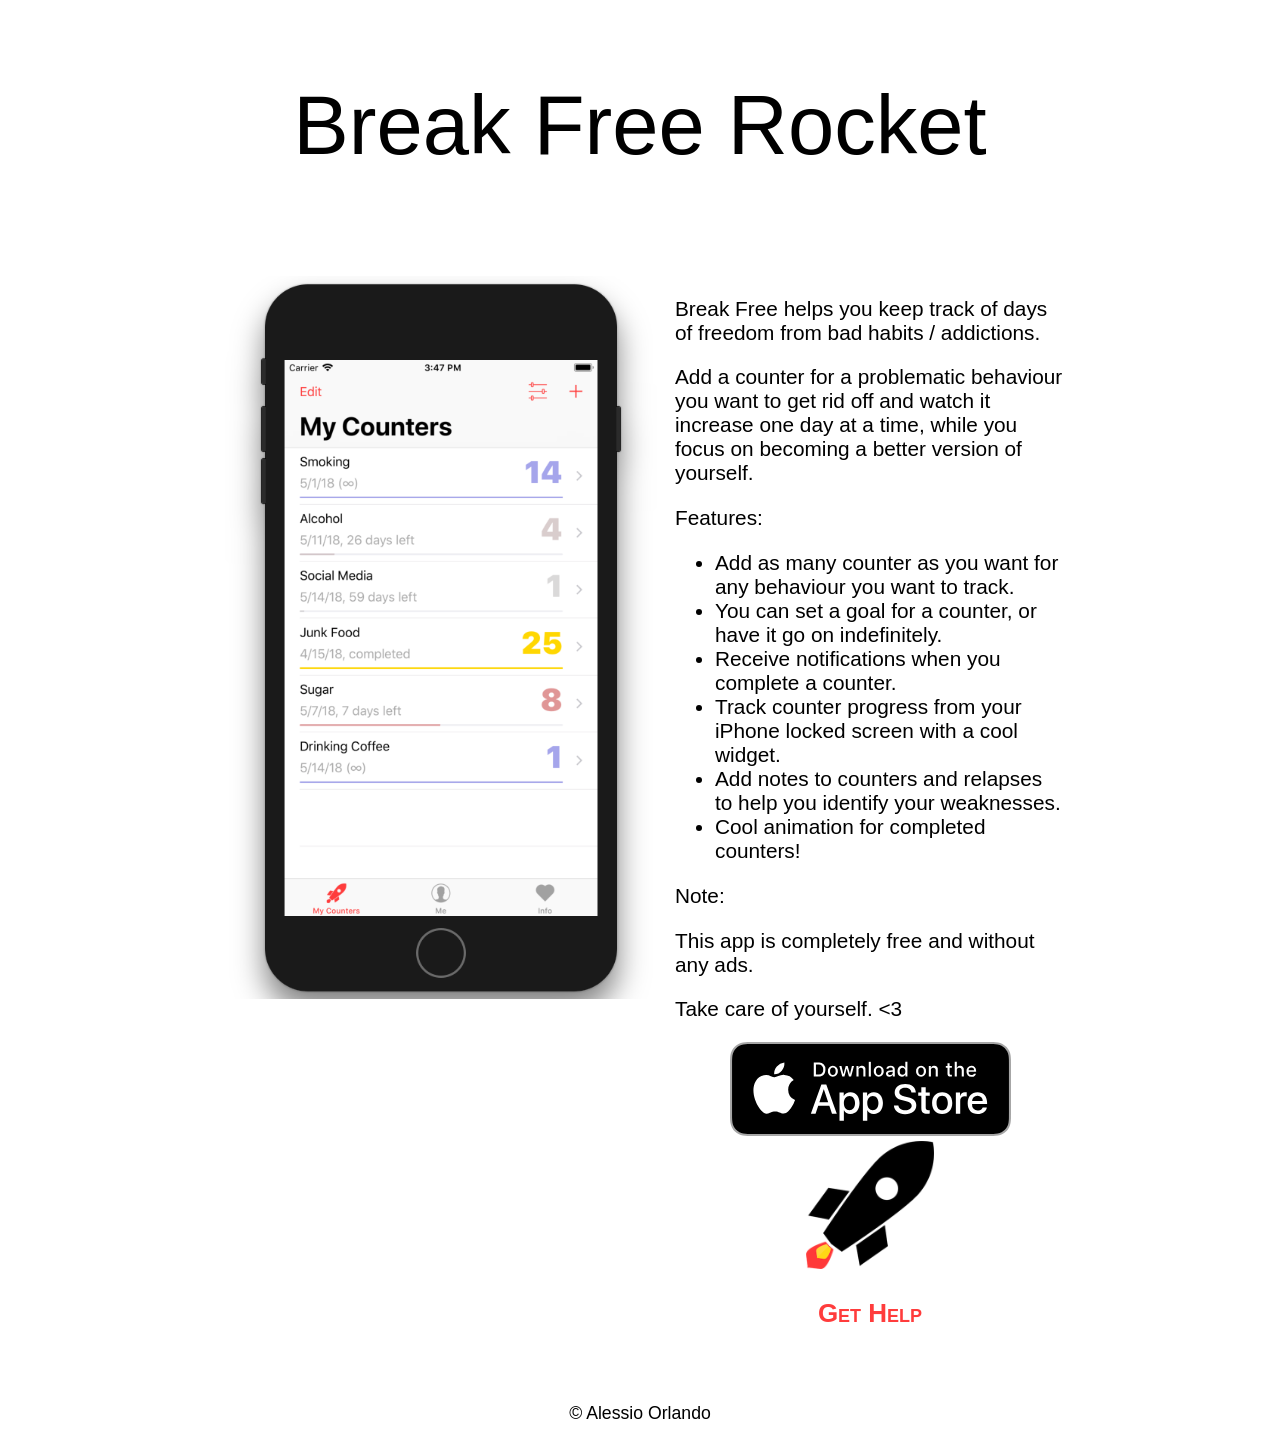
==== index.html @ ac04bc9b "Imported website files" ====
<!DOCTYPE html PUBLIC "-//W3C//DTD HTML 4.01//EN">
<html>
	<head>
		<meta name="apple-itunes-app" content="app-id=1377664098, affiliate-data=10l3KS&ct=pppbanner">
		<title>
			Break Free Rocket
		</title>
		<style type="text/css" media="screen">

        .phone {
            height:26px;
        }

		body {
            font-family: "HelveticaNeue-Light", "Helvetica Neue Light", "Helvetica Neue", Helvetica, Arial, "Lucida Grande", sans-serif;
            font-weight: 300;
            font-size: 1.3em;
		}
		#content {

		  width: 850px ;
		  margin-left: auto ;
		  margin-right: auto ;
		}
        h1 {
            padding-top:50px;
            padding-bottom:50px;
            font-weight: 300;

        }
        h1 a{
            color:black;
            text-decoration: none;
            font-size:2em;
        }
		.left {
			width:415px;
			float:left;
			vertical-align: middle;
		}
		.right {
			width:390px;
			float:right;
			vertical-align: middle;
		}
		.footer {font-size:85%;text-align: center;margin-top:50px}


		</style>

	</head>
	<body>
		<div id="content">
			<center>
				<h1><a href="https://itunes.apple.com/app/id1377664098">Break Free Rocket</a></h1>
			</center>
			<div style="clear:both">&nbsp;</div>
			<div>
				<div class="left">
					<center>
                            <img src="overview@2x.png" width="452px">
					</center>
				</div>
				<div class="right" style="padding-left:30px">
<p>Break Free helps you keep track of days of freedom from bad habits / addictions. </p>

<p>Add a counter for a problematic behaviour you want to get rid off and watch it increase one day at a time, while you focus on becoming a better version of yourself.</p>

<p>Features:</p>
<ul>
	<li>Add as many counter as you want for any behaviour you want to track.</li>
	<li>You can set a goal for a counter, or have it go on indefinitely.</li>
	<li>Receive notifications when you complete a counter.</li>
	<li>Track counter progress from your iPhone locked screen with a cool widget.</li>
	<li>Add notes to counters and relapses to help you identify your weaknesses.</li>
	<li>Cool animation for completed counters!</li>
</ul>

<p>Note:</p>
<p>This app is completely free and without any ads.</p>

<p>Take care of yourself. <3</p>
<center>
    <a href="https://itunes.apple.com/app/id1377664098"><img src="appstore.svg" width="281px"></a>
    <a href="https://itunes.apple.com/app/id1377664098"><img width="128" src="rocket.png" style="padding-top:40"></a>
</center>
<br/>
<center>
    <a style="text-decoration:none;font-variant:small-caps;font-weight:bold;font-size:125%;color:#ff3c3c" href="mailto:info@breakfreerocket.com">Get Help</a>
</center>


				</div>
			</div>
        </div>
		<div style="clear:both">&nbsp;</div>
		<div class="footer">&copy; Alessio Orlando</div>
	</div>

	</body>
</html>
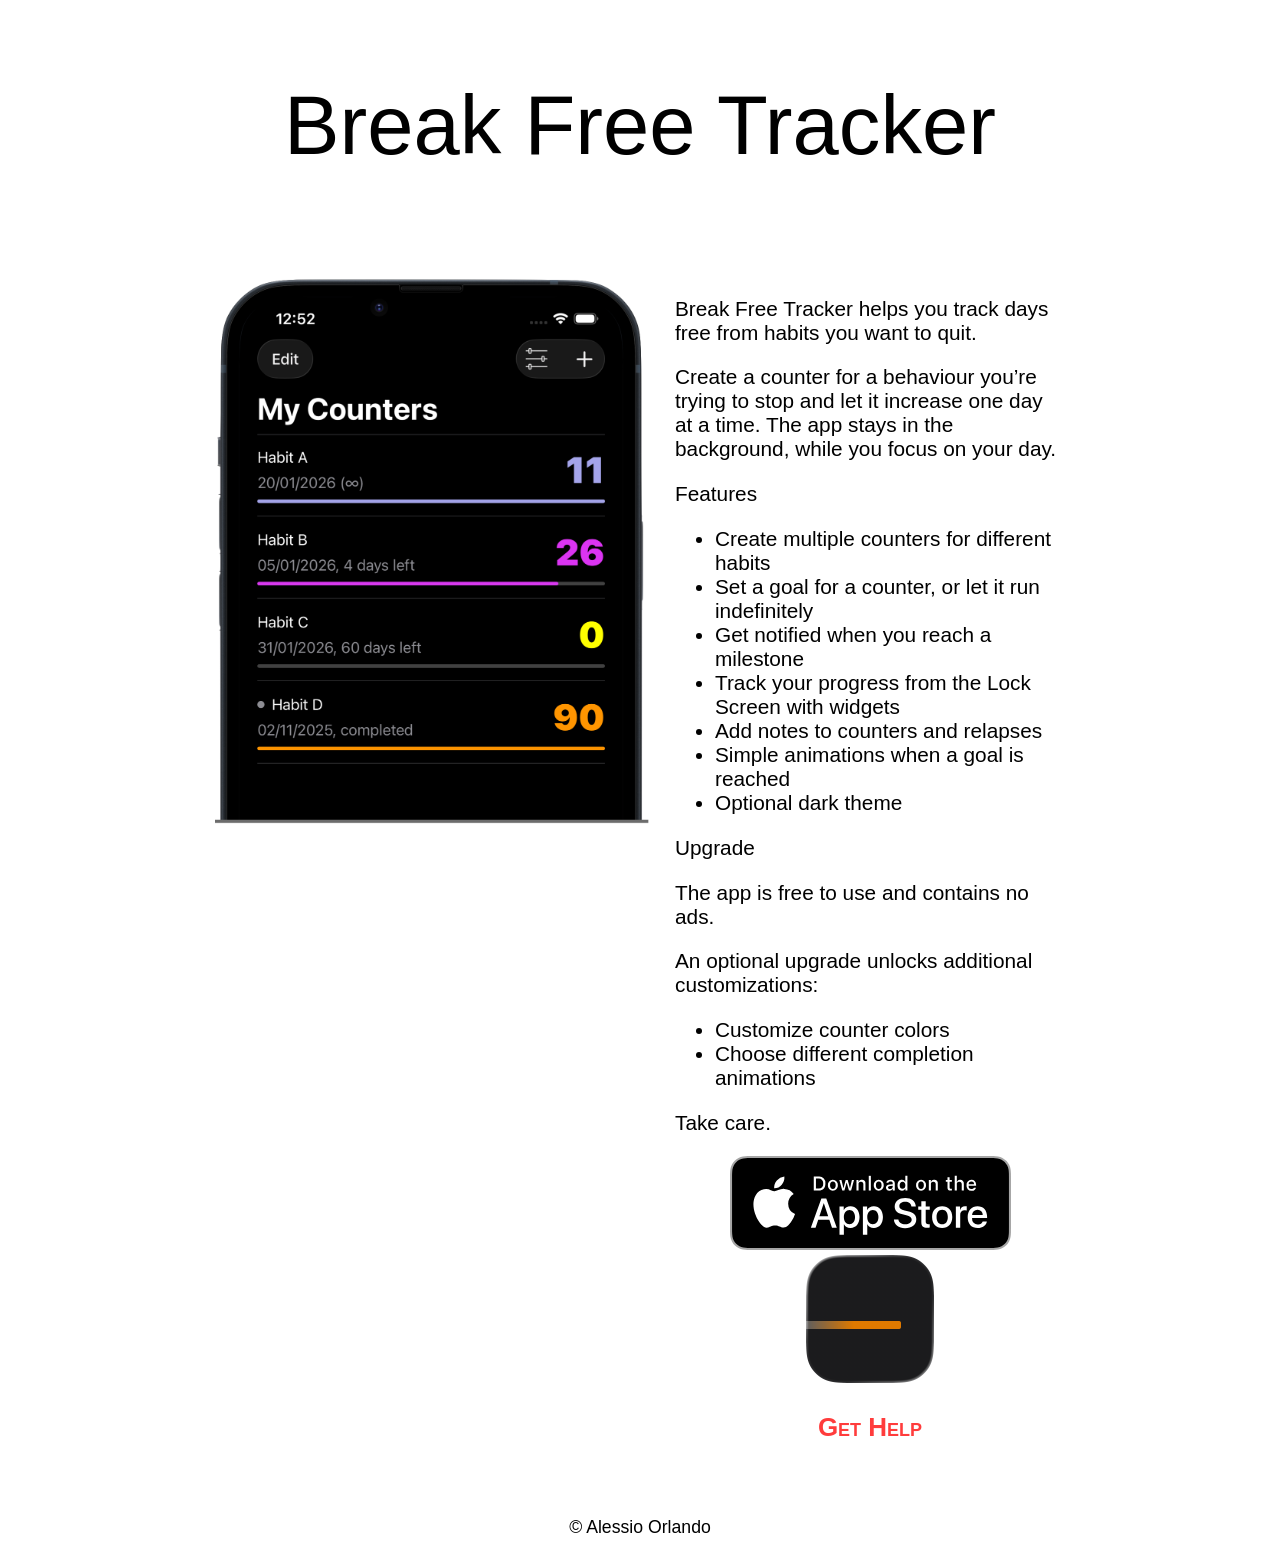
==== commit 92e1fab2: "Updated to new design" ====
--- a/index.html
+++ b/index.html
@@ -52,41 +52,46 @@
 	<body>
 		<div id="content">
 			<center>
-				<h1><a href="https://itunes.apple.com/app/id1377664098">Break Free Rocket</a></h1>
+				<h1><a href="https://itunes.apple.com/app/id1377664098">Break Free Tracker</a></h1>
 			</center>
 			<div style="clear:both">&nbsp;</div>
 			<div>
 				<div class="left">
 					<center>
-                            <img src="overview@2x.png" width="452px">
+                            <img src="overview3.png" width="452px">
 					</center>
 				</div>
 				<div class="right" style="padding-left:30px">
-<p>Break Free helps you keep track of days of freedom from bad habits / addictions. </p>
+<p>Break Free Tracker helps you track days free from habits you want to quit.</p>
 
-<p>Add a counter for a problematic behaviour you want to get rid off and watch it increase one day at a time, while you focus on becoming a better version of yourself.</p>
+<p>Create a counter for a behaviour you’re trying to stop and let it increase one day at a time. The app stays in the background, while you focus on your day.</p>
 
-<p>Features:</p>
+<p>Features</p>
 <ul>
-	<li>Add as many counter as you want for any behaviour you want to track.</li>
-	<li>You can set a goal for a counter, or have it go on indefinitely.</li>
-	<li>Receive notifications when you complete a counter.</li>
-	<li>Track counter progress from your iPhone locked screen with a cool widget.</li>
-	<li>Add notes to counters and relapses to help you identify your weaknesses.</li>
-	<li>Cool animation for completed counters!</li>
+	<li>Create multiple counters for different habits</li>
+	<li>Set a goal for a counter, or let it run indefinitely</li>
+	<li>Get notified when you reach a milestone</li>
+	<li>Track your progress from the Lock Screen with widgets</li>
+	<li>Add notes to counters and relapses</li>
+	<li>Simple animations when a goal is reached</li>
+	<li>Optional dark theme</li>
 </ul>
 
-<p>Note:</p>
-<p>This app is completely free and without any ads.</p>
-
-<p>Take care of yourself. <3</p>
+<p>Upgrade</p>
+<p>The app is free to use and contains no ads.</p>
+<p>An optional upgrade unlocks additional customizations:</p>
+<ul>
+	<li>Customize counter colors</li>
+	<li>Choose different completion animations</li>
+</ul>
+<p>Take care.</p>
 <center>
     <a href="https://itunes.apple.com/app/id1377664098"><img src="appstore.svg" width="281px"></a>
-    <a href="https://itunes.apple.com/app/id1377664098"><img width="128" src="rocket.png" style="padding-top:40"></a>
+    <a href="https://itunes.apple.com/app/id1377664098"><img width="128" src="Icon-iOS-Default-1024x1024@1x.png" style="padding-top:40"></a>
 </center>
 <br/>
 <center>
-    <a style="text-decoration:none;font-variant:small-caps;font-weight:bold;font-size:125%;color:#ff3c3c" href="mailto:info@breakfreerocket.com">Get Help</a>
+    <a style="text-decoration:none;font-variant:small-caps;font-weight:bold;font-size:125%;color:#ff3c3c" href="mailto:breakfreeiosapp@gmail.com">Get Help</a>
 </center>
 
 
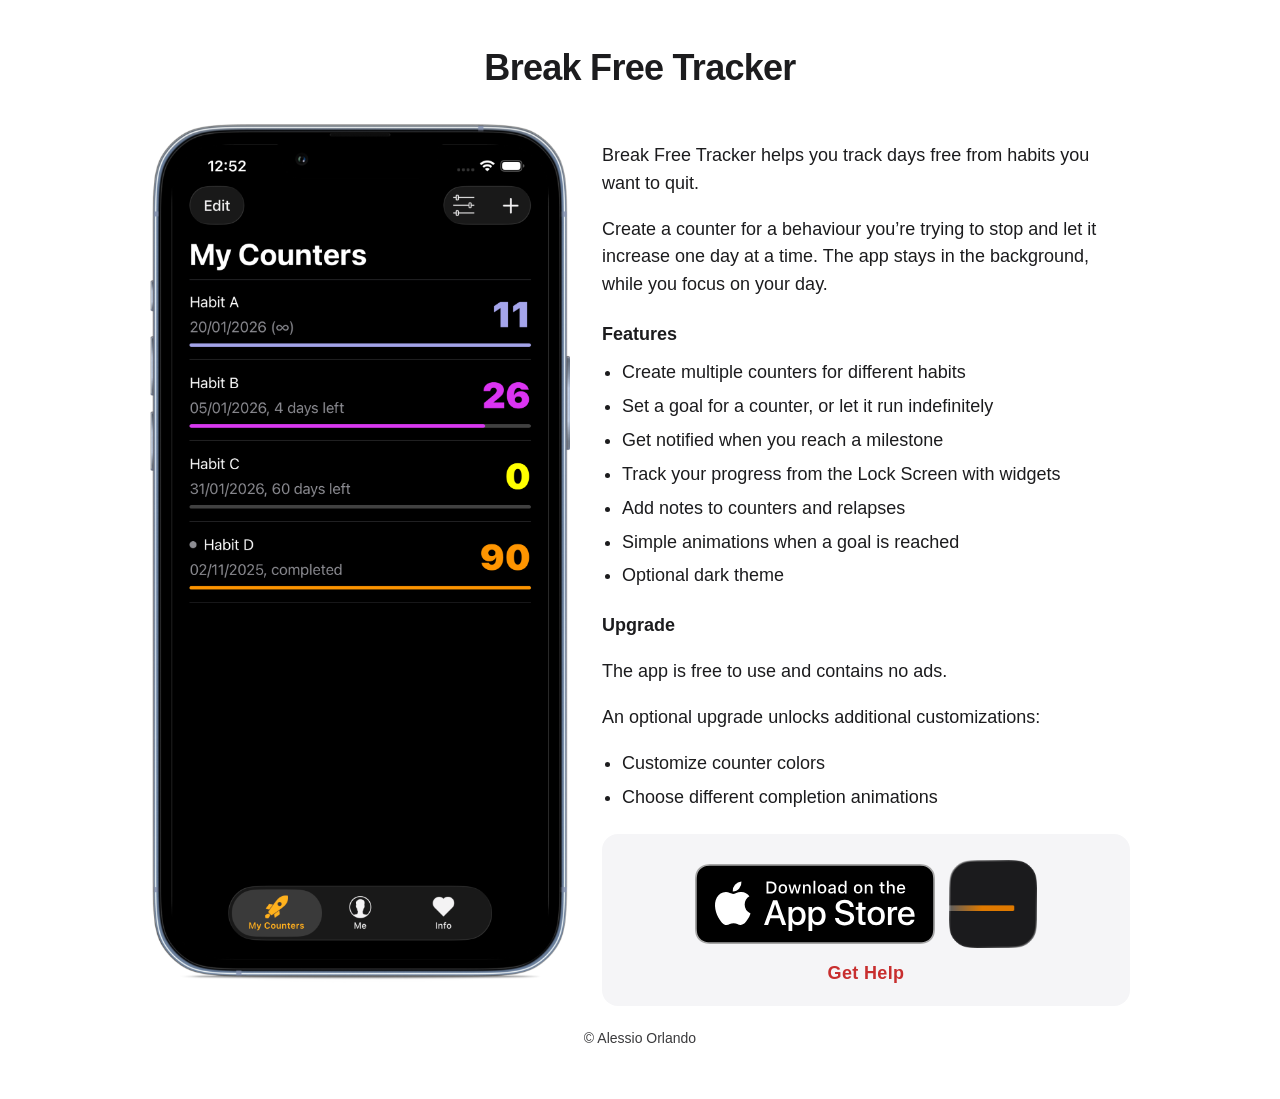
==== commit 7ed5462b: "Improve page layout" ====
--- a/index.html
+++ b/index.html
@@ -1,106 +1,202 @@
 <!DOCTYPE html PUBLIC "-//W3C//DTD HTML 4.01//EN">
 <html>
-	<head>
-		<meta name="apple-itunes-app" content="app-id=1377664098, affiliate-data=10l3KS&ct=pppbanner">
-		<title>
-			Break Free Rocket
-		</title>
-		<style type="text/css" media="screen">
-
-        .phone {
-            height:26px;
+  <head>
+    <meta name="apple-itunes-app" content="app-id=1377664098, affiliate-data=10l3KS&ct=pppbanner">
+    <meta name="viewport" content="width=device-width, initial-scale=1">
+    <title>Break Free Tracker – Support</title>
+
+    <style type="text/css" media="screen">
+      :root{
+        --text: #1c1c1e;
+        --muted: #3a3a3c;
+        --bg: #ffffff;
+        --card: #f5f5f7;
+        /* usa un rosso meno “alert” rispetto a #ff3c3c */
+        --accent: #c82e2e;
+      }
+
+      body {
+        margin: 0;
+        background: var(--bg);
+        color: var(--text);
+        font-family: -apple-system, BlinkMacSystemFont, "SF Pro Text", "Helvetica Neue", Helvetica, Arial, sans-serif;
+        font-weight: 400;
+        line-height: 1.55;
+        font-size: 18px;
+      }
+
+      #content {
+        max-width: 980px;
+        margin: 0 auto;
+        padding: 40px 20px 20px;
+      }
+
+      .header {
+        text-align: center;
+        margin-bottom: 28px;
+      }
+
+      h1 {
+        margin: 0;
+        font-weight: 600;
+        font-size: 36px;
+        letter-spacing: -0.02em;
+      }
+
+      h1 a {
+        color: var(--text);
+        text-decoration: none;
+      }
+
+      .layout {
+        display: flex;
+        gap: 32px;
+        align-items: flex-start;
+      }
+
+      .left, .right {
+        width: 100%;
+      }
+
+      .left {
+        flex: 0 0 420px;
+      }
+
+      .right {
+        flex: 1 1 auto;
+      }
+
+      .phone-shot {
+        width: 100%;
+        max-width: 452px;
+        height: auto;
+        display: block;
+        margin: 0 auto;
+      }
+
+      .section-title {
+        margin: 22px 0 8px;
+        font-weight: 600;
+        font-size: 18px;
+      }
+
+      ul {
+        margin: 10px 0 0 20px;
+        padding: 0;
+      }
+
+      li { margin: 6px 0; }
+
+      .cta {
+        margin-top: 22px;
+        padding: 18px;
+        background: var(--card);
+        border-radius: 16px;
+        text-align: center;
+      }
+
+      .store-row {
+        display: flex;
+        flex-wrap: wrap;
+        gap: 14px;
+        justify-content: center;
+        align-items: center;
+        margin-top: 8px;
+      }
+
+      .appstore-badge {
+        width: 240px;
+        height: auto;
+        display: block;
+      }
+
+      .app-icon {
+        width: 88px;
+        height: 88px;
+        border-radius: 18px;
+        display: block;
+      }
+
+      .help-link {
+        display: inline-block;
+        margin-top: 12px;
+        text-decoration: none;
+        font-weight: 700;
+        letter-spacing: 0.02em;
+        color: var(--accent);
+      }
+
+      .footer {
+        text-align: center;
+        color: var(--muted);
+        font-size: 14px;
+        padding: 22px 0 30px;
+      }
+
+      /* Mobile */
+      @media (max-width: 900px) {
+        .layout {
+          flex-direction: column;
+          align-items: stretch;
         }
-
-		body {
-            font-family: "HelveticaNeue-Light", "Helvetica Neue Light", "Helvetica Neue", Helvetica, Arial, "Lucida Grande", sans-serif;
-            font-weight: 300;
-            font-size: 1.3em;
-		}
-		#content {
-
-		  width: 850px ;
-		  margin-left: auto ;
-		  margin-right: auto ;
-		}
-        h1 {
-            padding-top:50px;
-            padding-bottom:50px;
-            font-weight: 300;
-
-        }
-        h1 a{
-            color:black;
-            text-decoration: none;
-            font-size:2em;
-        }
-		.left {
-			width:415px;
-			float:left;
-			vertical-align: middle;
-		}
-		.right {
-			width:390px;
-			float:right;
-			vertical-align: middle;
-		}
-		.footer {font-size:85%;text-align: center;margin-top:50px}
-
-
-		</style>
-
-	</head>
-	<body>
-		<div id="content">
-			<center>
-				<h1><a href="https://itunes.apple.com/app/id1377664098">Break Free Tracker</a></h1>
-			</center>
-			<div style="clear:both">&nbsp;</div>
-			<div>
-				<div class="left">
-					<center>
-                            <img src="overview3.png" width="452px">
-					</center>
-				</div>
-				<div class="right" style="padding-left:30px">
-<p>Break Free Tracker helps you track days free from habits you want to quit.</p>
-
-<p>Create a counter for a behaviour you’re trying to stop and let it increase one day at a time. The app stays in the background, while you focus on your day.</p>
-
-<p>Features</p>
-<ul>
-	<li>Create multiple counters for different habits</li>
-	<li>Set a goal for a counter, or let it run indefinitely</li>
-	<li>Get notified when you reach a milestone</li>
-	<li>Track your progress from the Lock Screen with widgets</li>
-	<li>Add notes to counters and relapses</li>
-	<li>Simple animations when a goal is reached</li>
-	<li>Optional dark theme</li>
-</ul>
-
-<p>Upgrade</p>
-<p>The app is free to use and contains no ads.</p>
-<p>An optional upgrade unlocks additional customizations:</p>
-<ul>
-	<li>Customize counter colors</li>
-	<li>Choose different completion animations</li>
-</ul>
-<p>Take care.</p>
-<center>
-    <a href="https://itunes.apple.com/app/id1377664098"><img src="appstore.svg" width="281px"></a>
-    <a href="https://itunes.apple.com/app/id1377664098"><img width="128" src="Icon-iOS-Default-1024x1024@1x.png" style="padding-top:40"></a>
-</center>
-<br/>
-<center>
-    <a style="text-decoration:none;font-variant:small-caps;font-weight:bold;font-size:125%;color:#ff3c3c" href="mailto:breakfreeiosapp@gmail.com">Get Help</a>
-</center>
-
-
-				</div>
-			</div>
+        .left { flex: none; }
+        h1 { font-size: 30px; }
+        body { font-size: 17px; }
+      }
+    </style>
+  </head>
+
+  <body>
+    <div id="content">
+      <div class="header">
+        <h1><a href="https://itunes.apple.com/app/id1377664098">Break Free Tracker</a></h1>
+      </div>
+
+      <div class="layout">
+        <div class="left">
+          <img class="phone-shot" src="overview3.png" alt="Break Free Tracker screenshot">
         </div>
-		<div style="clear:both">&nbsp;</div>
-		<div class="footer">&copy; Alessio Orlando</div>
-	</div>
-
-	</body>
+
+        <div class="right">
+          <p>Break Free Tracker helps you track days free from habits you want to quit.</p>
+
+          <p>Create a counter for a behaviour you’re trying to stop and let it increase one day at a time. The app stays in the background, while you focus on your day.</p>
+
+          <div class="section-title">Features</div>
+          <ul>
+            <li>Create multiple counters for different habits</li>
+            <li>Set a goal for a counter, or let it run indefinitely</li>
+            <li>Get notified when you reach a milestone</li>
+            <li>Track your progress from the Lock Screen with widgets</li>
+            <li>Add notes to counters and relapses</li>
+            <li>Simple animations when a goal is reached</li>
+            <li>Optional dark theme</li>
+          </ul>
+
+          <div class="section-title">Upgrade</div>
+          <p>The app is free to use and contains no ads.</p>
+          <p>An optional upgrade unlocks additional customizations:</p>
+          <ul>
+            <li>Customize counter colors</li>
+            <li>Choose different completion animations</li>
+          </ul>
+
+          <div class="cta">
+            <div class="store-row">
+              <a href="https://itunes.apple.com/app/id1377664098">
+                <img class="appstore-badge" src="appstore.svg" alt="Download on the App Store">
+              </a>
+              <a href="https://itunes.apple.com/app/id1377664098">
+                <img class="app-icon" src="Icon-iOS-Default-1024x1024@1x.png" alt="Break Free Tracker icon">
+              </a>
+            </div>
+
+            <a class="help-link" href="mailto:breakfreeiosapp@gmail.com">Get Help</a>
+          </div>
+        </div>
+      </div>
+
+      <div class="footer">&copy; Alessio Orlando</div>
+    </div>
+  </body>
 </html>
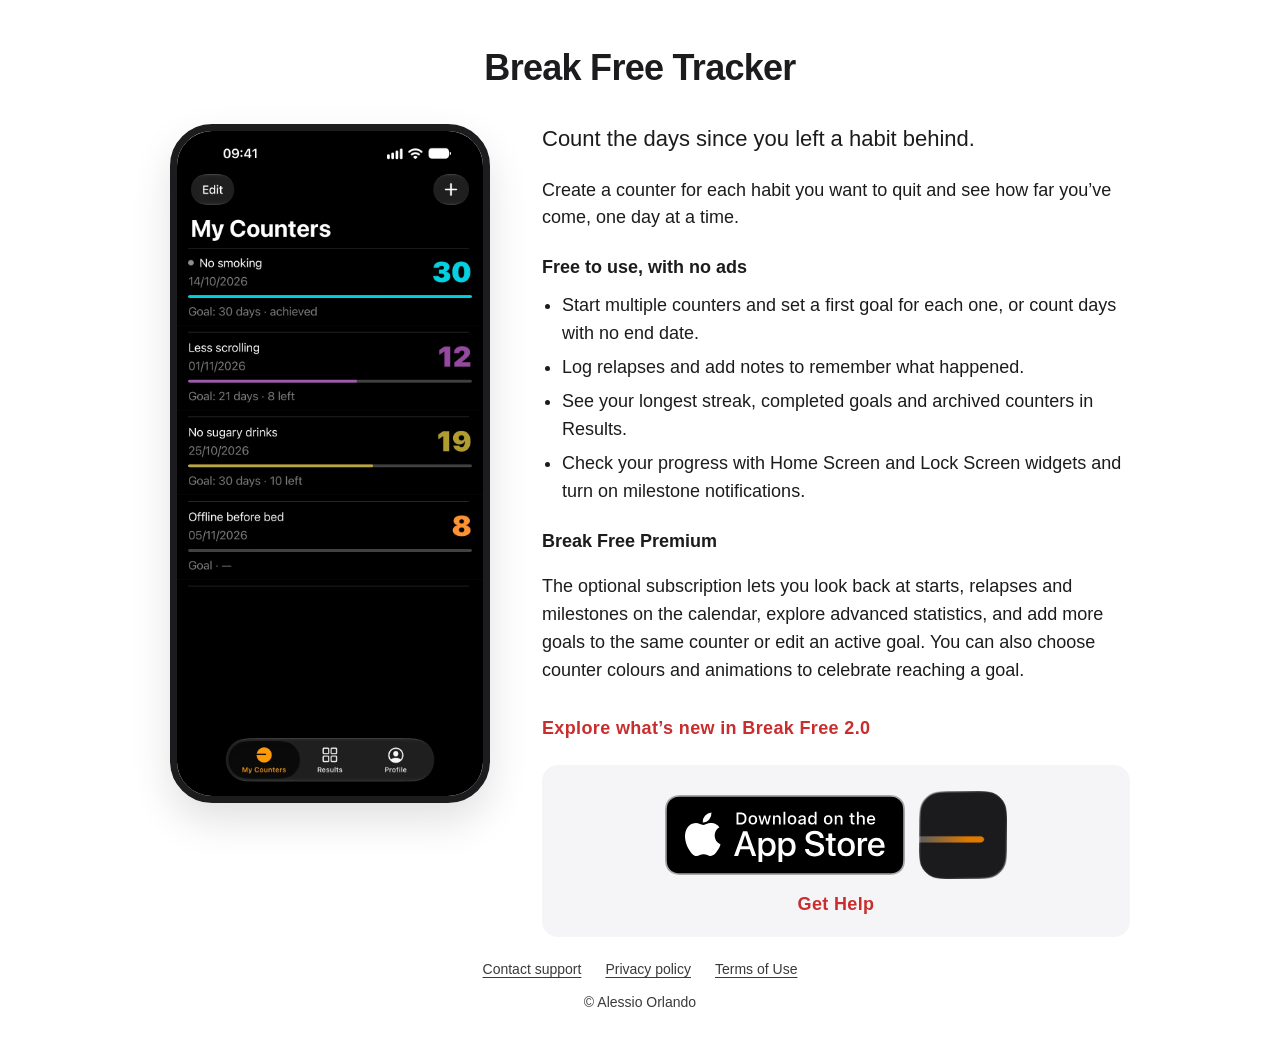
==== commit d7cb919b: "Refresh the website with Break Free 2.0 content" ====
--- a/index.html
+++ b/index.html
@@ -1,9 +1,11 @@
-<!DOCTYPE html PUBLIC "-//W3C//DTD HTML 4.01//EN">
-<html>
+<!doctype html>
+<html lang="en">
   <head>
+    <meta charset="utf-8">
     <meta name="apple-itunes-app" content="app-id=1377664098, affiliate-data=10l3KS&ct=pppbanner">
     <meta name="viewport" content="width=device-width, initial-scale=1">
-    <title>Break Free Tracker – Support</title>
+    <title>Break Free Tracker – One day at a time</title>
+    <meta name="description" content="Track the days since you left a habit behind. Set goals, log relapses and see your progress with Break Free Tracker for iPhone and iPad.">
 
     <style type="text/css" media="screen">
       :root{
@@ -11,7 +13,6 @@
         --muted: #3a3a3c;
         --bg: #ffffff;
         --card: #f5f5f7;
-        /* usa un rosso meno “alert” rispetto a #ff3c3c */
         --accent: #c82e2e;
       }
 
@@ -59,19 +60,34 @@
       }
 
       .left {
-        flex: 0 0 420px;
+        flex: 0 0 360px;
       }
 
       .right {
         flex: 1 1 auto;
+        min-width: 0;
       }
 
       .phone-shot {
         width: 100%;
-        max-width: 452px;
+        max-width: 320px;
         height: auto;
         display: block;
         margin: 0 auto;
+      }
+
+      .phone-shot {
+        box-sizing: border-box;
+        border: 7px solid #1c1c1e;
+        border-radius: 42px;
+        box-shadow: 0 18px 40px rgba(0, 0, 0, 0.12);
+      }
+
+      .lead {
+        margin-top: 0;
+        font-size: 22px;
+        line-height: 1.4;
+        font-weight: 500;
       }
 
       .section-title {
@@ -126,6 +142,25 @@
         color: var(--accent);
       }
 
+      a:focus-visible {
+        outline: 3px solid var(--accent);
+        outline-offset: 5px;
+        border-radius: 4px;
+      }
+
+      .footer a {
+        color: var(--muted);
+        text-underline-offset: 3px;
+      }
+
+      .footer nav {
+        display: flex;
+        flex-wrap: wrap;
+        justify-content: center;
+        gap: 12px 24px;
+        margin-bottom: 12px;
+      }
+
       .footer {
         text-align: center;
         color: var(--muted);
@@ -139,7 +174,8 @@
           flex-direction: column;
           align-items: stretch;
         }
-        .left { flex: none; }
+        .left { flex: none; order: 1; }
+        .phone-shot { max-width: 300px; }
         h1 { font-size: 30px; }
         body { font-size: 17px; }
       }
@@ -147,39 +183,34 @@
   </head>
 
   <body>
-    <div id="content">
+    <main id="content">
       <div class="header">
         <h1><a href="https://itunes.apple.com/app/id1377664098">Break Free Tracker</a></h1>
       </div>
 
       <div class="layout">
         <div class="left">
-          <img class="phone-shot" src="overview3.png" alt="Break Free Tracker screenshot">
+          <img class="phone-shot" src="images/breakfree-2-counters.webp"
+               width="880" height="1912" fetchpriority="high" decoding="async"
+               alt="Break Free 2.0 counters with days since each habit, goal progress and the Results and Profile tabs">
         </div>
 
         <div class="right">
-          <p>Break Free Tracker helps you track days free from habits you want to quit.</p>
-
-          <p>Create a counter for a behaviour you’re trying to stop and let it increase one day at a time. The app stays in the background, while you focus on your day.</p>
-
-          <div class="section-title">Features</div>
+          <p class="lead">Count the days since you left a habit behind.</p>
+          <p>Create a counter for each habit you want to quit and see how far you’ve come, one day at a time.</p>
+
+          <h2 class="section-title">Free to use, with no ads</h2>
           <ul>
-            <li>Create multiple counters for different habits</li>
-            <li>Set a goal for a counter, or let it run indefinitely</li>
-            <li>Get notified when you reach a milestone</li>
-            <li>Track your progress from the Lock Screen with widgets</li>
-            <li>Add notes to counters and relapses</li>
-            <li>Simple animations when a goal is reached</li>
-            <li>Optional dark theme</li>
+            <li>Start multiple counters and set a first goal for each one, or count days with no end date.</li>
+            <li>Log relapses and add notes to remember what happened.</li>
+            <li>See your longest streak, completed goals and archived counters in Results.</li>
+            <li>Check your progress with Home Screen and Lock Screen widgets and turn on milestone notifications.</li>
           </ul>
 
-          <div class="section-title">Upgrade</div>
-          <p>The app is free to use and contains no ads.</p>
-          <p>An optional upgrade unlocks additional customizations:</p>
-          <ul>
-            <li>Customize counter colors</li>
-            <li>Choose different completion animations</li>
-          </ul>
+          <h2 class="section-title">Break Free Premium</h2>
+          <p>The optional subscription lets you look back at starts, relapses and milestones on the calendar, explore advanced statistics, and add more goals to the same counter or edit an active goal. You can also choose counter colours and animations to celebrate reaching a goal.</p>
+
+          <p><a class="help-link" href="News.html">Explore what’s new in Break Free 2.0</a></p>
 
           <div class="cta">
             <div class="store-row">
@@ -196,7 +227,14 @@
         </div>
       </div>
 
-      <div class="footer">&copy; Alessio Orlando</div>
-    </div>
+      <footer class="footer">
+        <nav aria-label="Support and information">
+          <a href="mailto:breakfreeiosapp@gmail.com">Contact support</a>
+          <a href="PrivacyPolicy.html">Privacy policy</a>
+          <a href="https://www.apple.com/legal/internet-services/itunes/dev/stdeula/">Terms of Use</a>
+        </nav>
+        &copy; Alessio Orlando
+      </footer>
+    </main>
   </body>
 </html>
